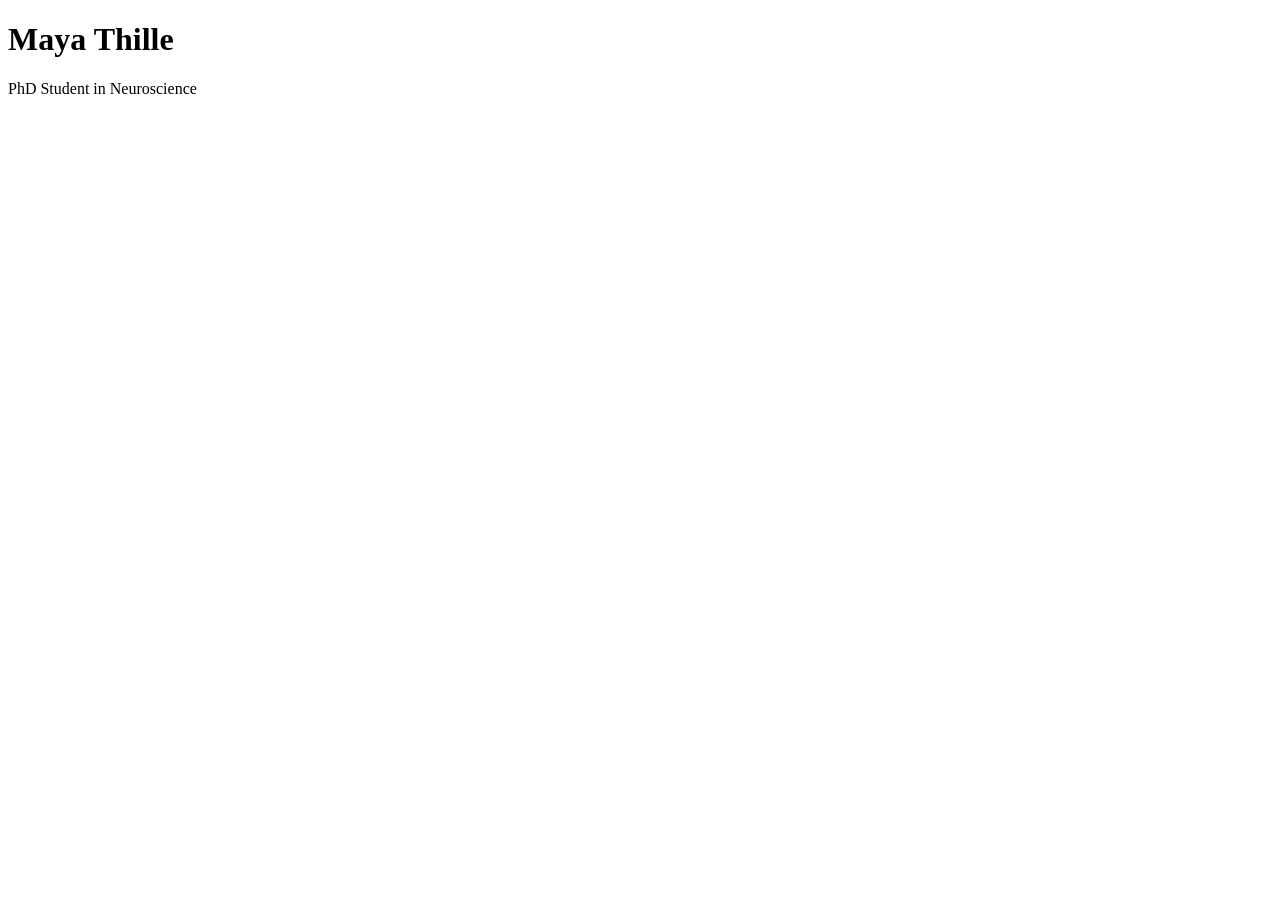
==== index.html @ 3a4c41cc "Add initial HTML structure for Maya Thille" ====
<!DOCTYPE html>
<html lang="en">
<head>
    <meta charset="UTF-8">
    <meta name="viewport" content="width=device-width, initial-scale=1.0">
    <title>Maya Thille</title>
    <link rel="stylesheet" href="style.css">
</head>

<body>

<h1>Maya Thille</h1>

<p>PhD Student in Neuroscience</p>

</body>
</html>
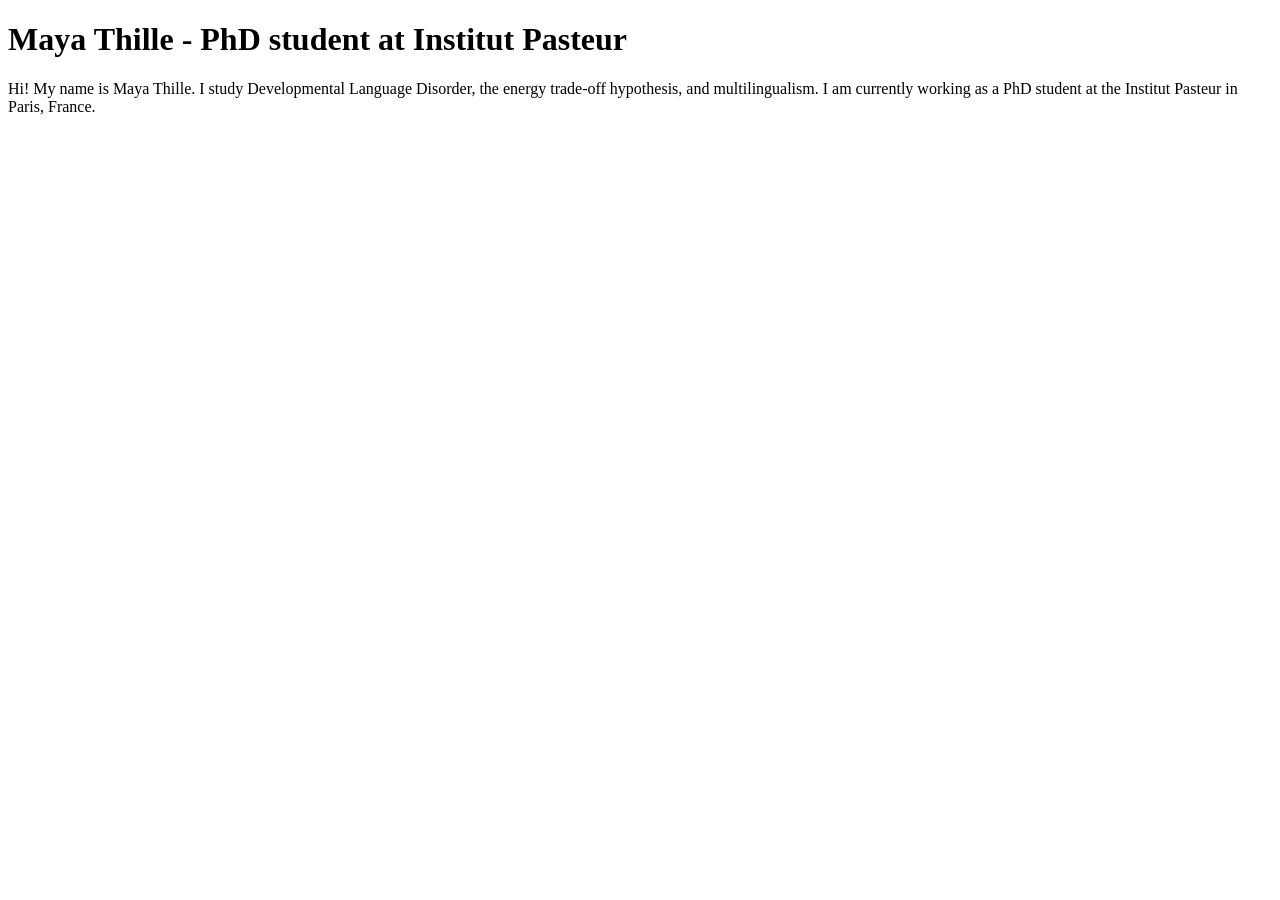
==== commit 61496573: "Enhance personal information in index.html Updated the header and paragraph to provide more informat" ====
--- a/index.html
+++ b/index.html
@@ -9,9 +9,9 @@
 
 <body>
 
-<h1>Maya Thille</h1>
+<h1>Maya Thille - PhD student at Institut Pasteur</h1>
 
-<p>PhD Student in Neuroscience</p>
+<p>Hi! My name is Maya Thille. I study Developmental Language Disorder, the energy trade-off hypothesis, and multilingualism. I am currently working as a PhD student at the Institut Pasteur in Paris, France.</p>
 
 </body>
 </html>
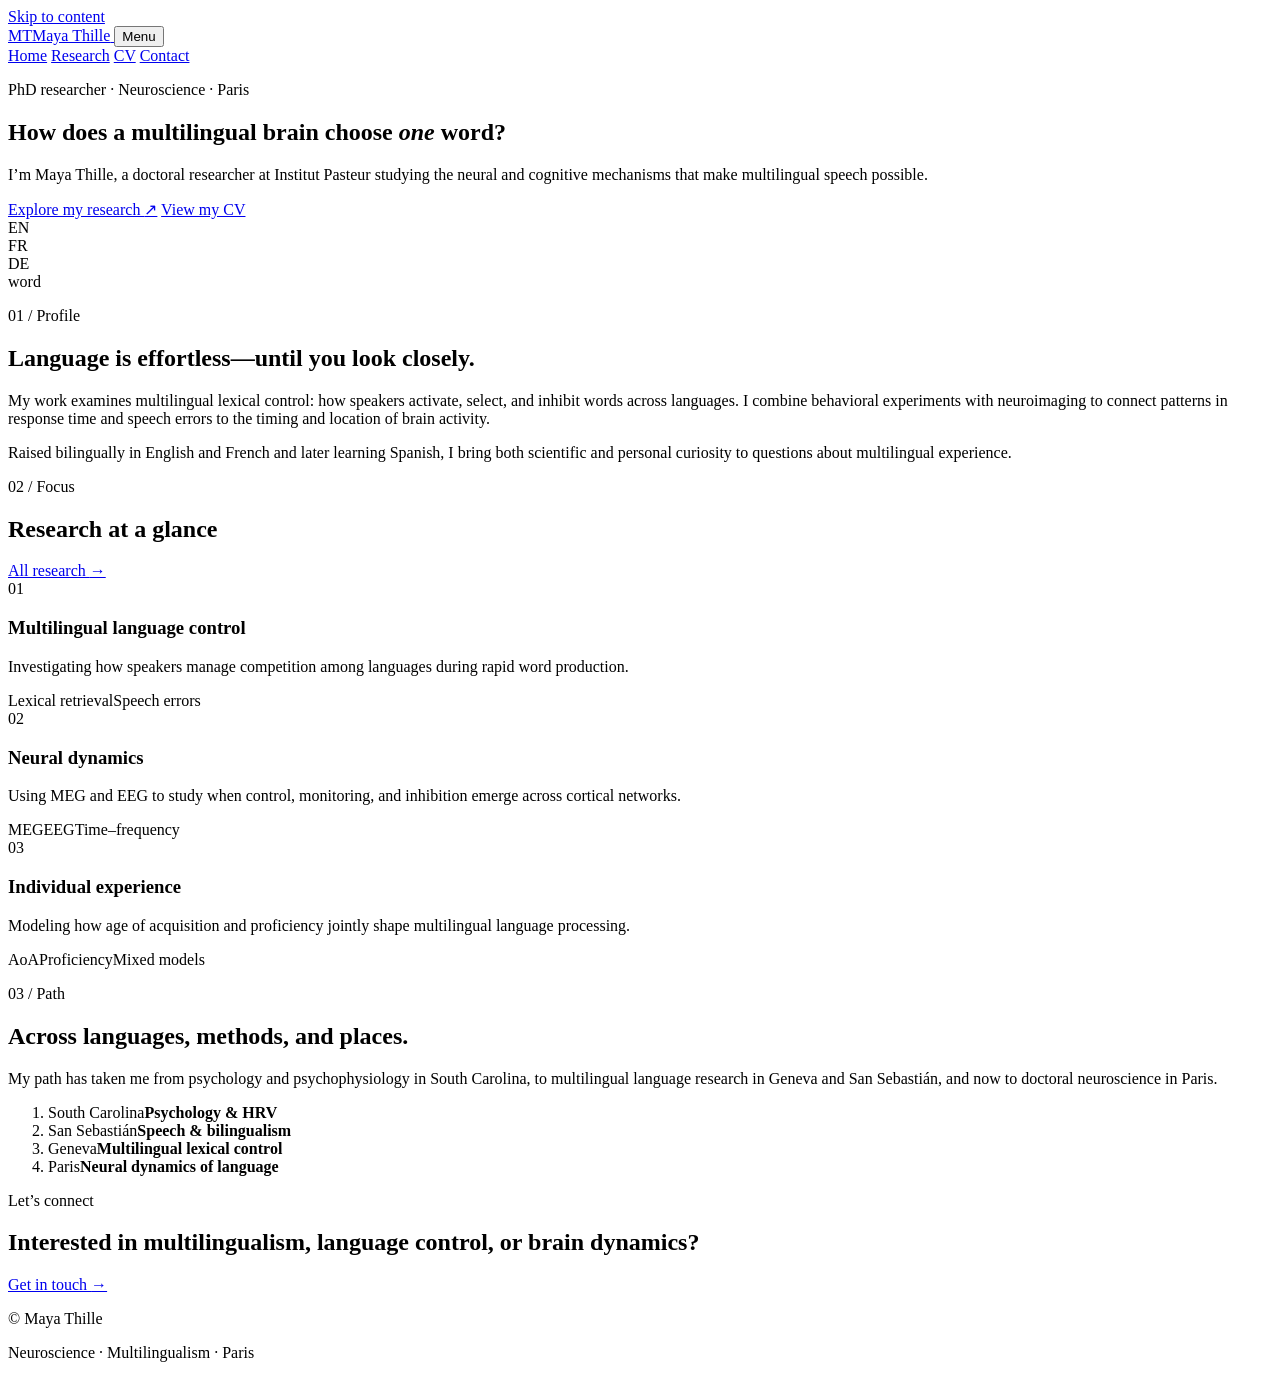
==== commit ec7914dd: "Add files via upload" ====
--- a/index.html
+++ b/index.html
@@ -1,17 +1,116 @@
-<!DOCTYPE html>
+<!doctype html>
 <html lang="en">
 <head>
-    <meta charset="UTF-8">
-    <meta name="viewport" content="width=device-width, initial-scale=1.0">
-    <title>Maya Thille</title>
-    <link rel="stylesheet" href="style.css">
+  <meta charset="utf-8">
+  <meta name="viewport" content="width=device-width, initial-scale=1">
+  <meta name="description" content="Maya Thille — PhD researcher in neuroscience studying multilingual language control and lexical retrieval.">
+  <title>Maya Thille | Neuroscience & Multilingualism</title>
+  <link rel="icon" href="assets/favicon.svg" type="image/svg+xml">
+  <link rel="preconnect" href="https://fonts.googleapis.com">
+  <link rel="preconnect" href="https://fonts.gstatic.com" crossorigin>
+  <link href="https://fonts.googleapis.com/css2?family=DM+Sans:wght@400;500;600;700&family=Newsreader:opsz,wght@6..72,500;6..72,600&display=swap" rel="stylesheet">
+  <link rel="stylesheet" href="assets/styles.css">
+  <script src="assets/script.js" defer></script>
 </head>
+<body data-page="home">
+  <a class="skip-link" href="#main">Skip to content</a>
+  <header class="site-header">
+    <a class="brand" href="index.html" aria-label="Maya Thille, home">
+      <span class="brand-mark">MT</span><span>Maya Thille</span>
+    </a>
+    <button class="menu-toggle" aria-expanded="false" aria-controls="site-nav"><span></span><span></span><span></span><span class="sr-only">Menu</span></button>
+    <nav id="site-nav" class="site-nav" aria-label="Primary navigation">
+      <a class="active" href="index.html">Home</a>
+      <a href="research.html">Research</a>
+      <a href="cv.html">CV</a>
+      <a href="contact.html">Contact</a>
+    </nav>
+  </header>
 
-<body>
+  <main id="main">
+    <section class="hero shell">
+      <div class="hero-copy reveal">
+        <p class="eyebrow">PhD researcher · Neuroscience · Paris</p>
+        <h1>How does a multilingual brain choose <em>one</em> word?</h1>
+        <p class="hero-lede">I’m Maya Thille, a doctoral researcher at Institut Pasteur studying the neural and cognitive mechanisms that make multilingual speech possible.</p>
+        <div class="button-row">
+          <a class="button button-primary" href="research.html">Explore my research <span aria-hidden="true">↗</span></a>
+          <a class="button button-secondary" href="cv.html">View my CV</a>
+        </div>
+      </div>
+      <div class="hero-visual reveal" aria-label="Abstract visualization of multilingual lexical selection">
+        <div class="orbit orbit-one"><span>EN</span></div>
+        <div class="orbit orbit-two"><span>FR</span></div>
+        <div class="orbit orbit-three"><span>DE</span></div>
+        <div class="brain-core"><span>word</span></div>
+        <span class="dot dot-a"></span><span class="dot dot-b"></span><span class="dot dot-c"></span>
+      </div>
+    </section>
 
-<h1>Maya Thille - PhD student at Institut Pasteur</h1>
+    <section class="intro-section section shell reveal">
+      <div>
+        <p class="section-number">01 / Profile</p>
+        <h2>Language is effortless—until you look closely.</h2>
+      </div>
+      <div class="prose-large">
+        <p>My work examines multilingual lexical control: how speakers activate, select, and inhibit words across languages. I combine behavioral experiments with neuroimaging to connect patterns in response time and speech errors to the timing and location of brain activity.</p>
+        <p>Raised bilingually in English and French and later learning Spanish, I bring both scientific and personal curiosity to questions about multilingual experience.</p>
+      </div>
+    </section>
 
-<p>Hi! My name is Maya Thille. I study Developmental Language Disorder, the energy trade-off hypothesis, and multilingualism. I am currently working as a PhD student at the Institut Pasteur in Paris, France.</p>
+    <section class="section shell">
+      <div class="section-heading reveal">
+        <div><p class="section-number">02 / Focus</p><h2>Research at a glance</h2></div>
+        <a class="text-link" href="research.html">All research <span aria-hidden="true">→</span></a>
+      </div>
+      <div class="card-grid">
+        <article class="feature-card reveal">
+          <span class="card-index">01</span>
+          <h3>Multilingual language control</h3>
+          <p>Investigating how speakers manage competition among languages during rapid word production.</p>
+          <div class="tag-row"><span>Lexical retrieval</span><span>Speech errors</span></div>
+        </article>
+        <article class="feature-card reveal">
+          <span class="card-index">02</span>
+          <h3>Neural dynamics</h3>
+          <p>Using MEG and EEG to study when control, monitoring, and inhibition emerge across cortical networks.</p>
+          <div class="tag-row"><span>MEG</span><span>EEG</span><span>Time–frequency</span></div>
+        </article>
+        <article class="feature-card reveal">
+          <span class="card-index">03</span>
+          <h3>Individual experience</h3>
+          <p>Modeling how age of acquisition and proficiency jointly shape multilingual language processing.</p>
+          <div class="tag-row"><span>AoA</span><span>Proficiency</span><span>Mixed models</span></div>
+        </article>
+      </div>
+    </section>
 
+    <section class="section shell path-section reveal">
+      <div class="path-copy">
+        <p class="section-number">03 / Path</p>
+        <h2>Across languages, methods, and places.</h2>
+        <p>My path has taken me from psychology and psychophysiology in South Carolina, to multilingual language research in Geneva and San Sebastián, and now to doctoral neuroscience in Paris.</p>
+      </div>
+      <ol class="path-list">
+        <li><span>South Carolina</span><strong>Psychology & HRV</strong></li>
+        <li><span>San Sebastián</span><strong>Speech & bilingualism</strong></li>
+        <li><span>Geneva</span><strong>Multilingual lexical control</strong></li>
+        <li><span>Paris</span><strong>Neural dynamics of language</strong></li>
+      </ol>
+    </section>
+
+    <section class="cta-section">
+      <div class="shell cta-inner reveal">
+        <p class="eyebrow">Let’s connect</p>
+        <h2>Interested in multilingualism, language control, or brain dynamics?</h2>
+        <a class="button button-light" href="contact.html">Get in touch <span aria-hidden="true">→</span></a>
+      </div>
+    </section>
+  </main>
+
+  <footer class="site-footer shell">
+    <p>© <span data-year></span> Maya Thille</p>
+    <p>Neuroscience · Multilingualism · Paris</p>
+  </footer>
 </body>
 </html>
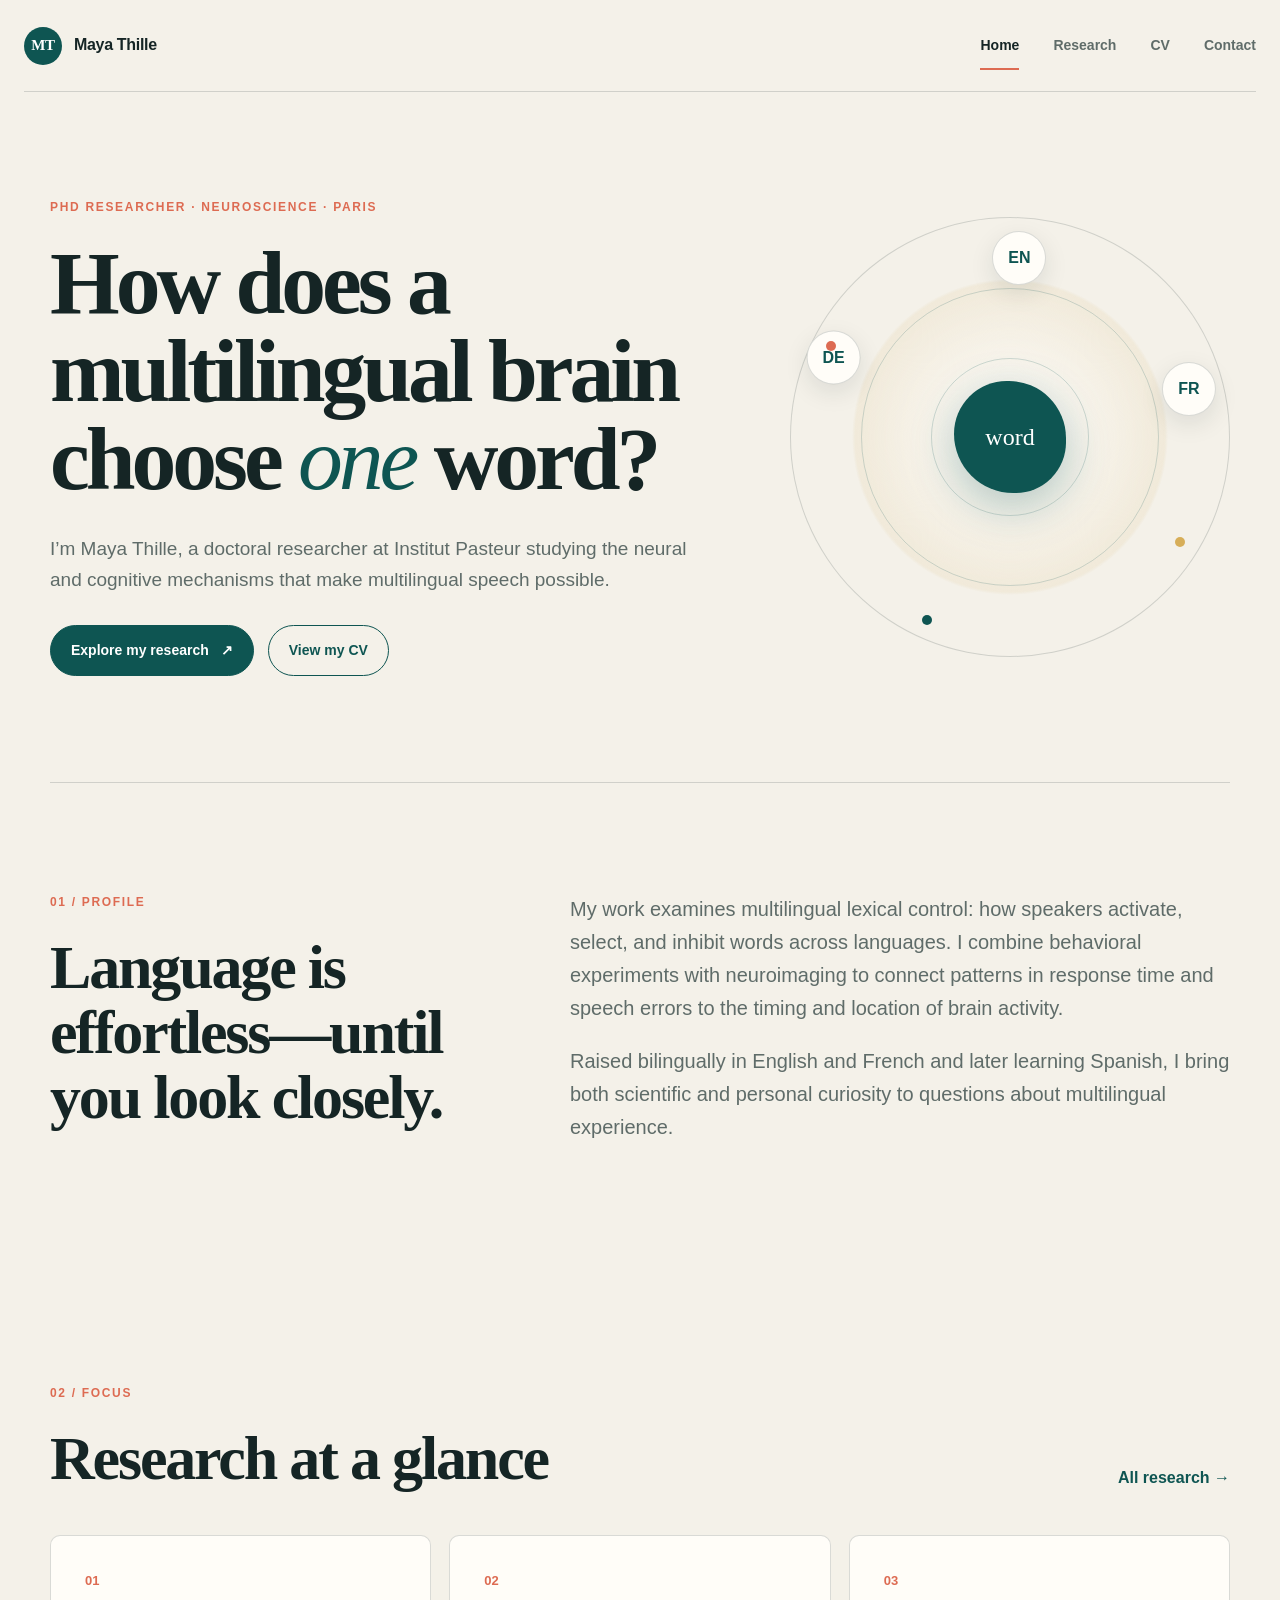
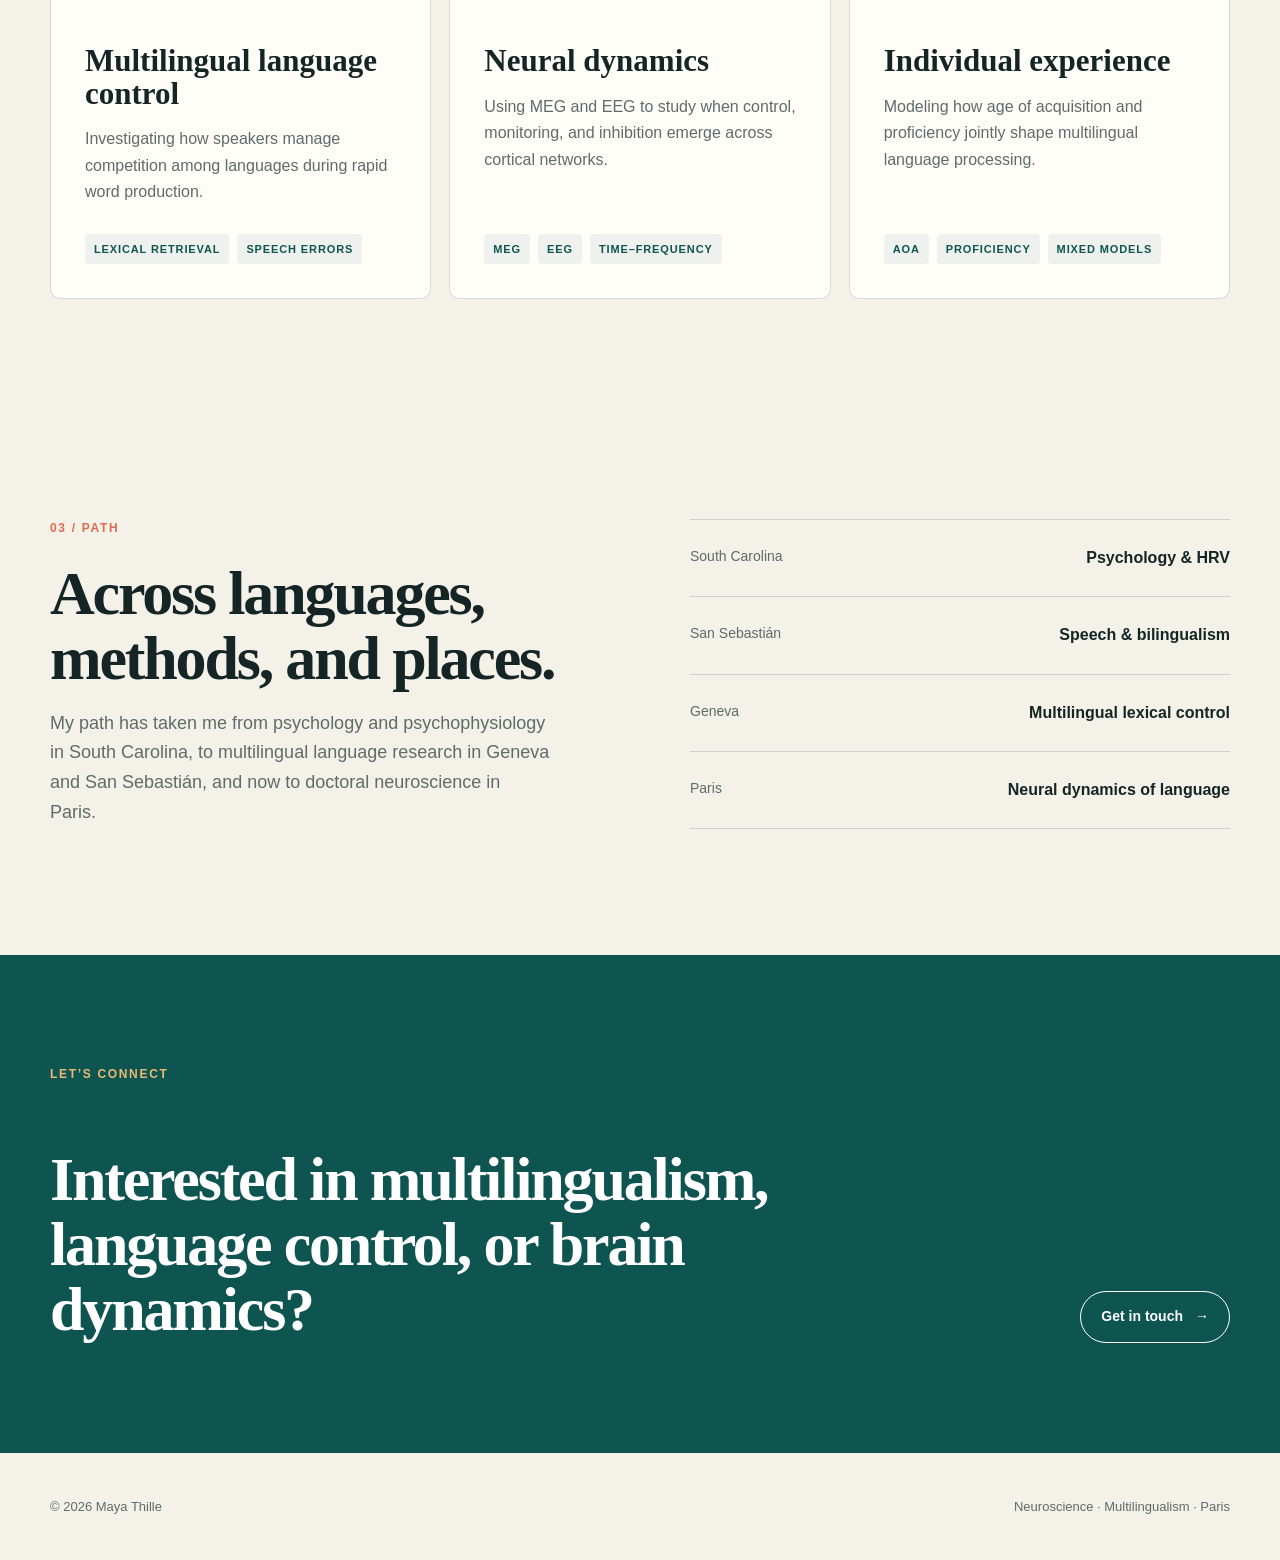
==== commit 4738f551: "Update favicon and resource paths in index.html" ====
--- a/index.html
+++ b/index.html
@@ -5,12 +5,12 @@
   <meta name="viewport" content="width=device-width, initial-scale=1">
   <meta name="description" content="Maya Thille — PhD researcher in neuroscience studying multilingual language control and lexical retrieval.">
   <title>Maya Thille | Neuroscience & Multilingualism</title>
-  <link rel="icon" href="assets/favicon.svg" type="image/svg+xml">
+  <link rel="icon" href="favicon.svg" type="image/svg+xml">
   <link rel="preconnect" href="https://fonts.googleapis.com">
   <link rel="preconnect" href="https://fonts.gstatic.com" crossorigin>
   <link href="https://fonts.googleapis.com/css2?family=DM+Sans:wght@400;500;600;700&family=Newsreader:opsz,wght@6..72,500;6..72,600&display=swap" rel="stylesheet">
-  <link rel="stylesheet" href="assets/styles.css">
-  <script src="assets/script.js" defer></script>
+  <link rel="stylesheet" href="styles.css">
+  <script src="script.js" defer></script>
 </head>
 <body data-page="home">
   <a class="skip-link" href="#main">Skip to content</a>
--- a/styles.css
+++ b/styles.css
@@ -0,0 +1,14 @@
+:root{--ink:#152525;--muted:#5f6c69;--paper:#f4f1e9;--white:#fffdf8;--teal:#0e5552;--teal-dark:#083b3a;--coral:#dd6b52;--gold:#d7ae58;--line:rgba(21,37,37,.16);--serif:"Newsreader",Georgia,serif;--sans:"DM Sans",Arial,sans-serif;--shadow:0 24px 80px rgba(15,57,55,.14)}
+*{box-sizing:border-box}html{scroll-behavior:smooth}body{margin:0;background:var(--paper);color:var(--ink);font-family:var(--sans);font-size:16px;line-height:1.65}a{color:inherit}img{max-width:100%}.shell{width:min(1180px,calc(100% - 48px));margin-inline:auto}.sr-only{position:absolute;width:1px;height:1px;padding:0;margin:-1px;overflow:hidden;clip:rect(0,0,0,0);white-space:nowrap;border:0}.skip-link{position:fixed;top:12px;left:12px;z-index:1000;transform:translateY(-150%);background:var(--ink);color:white;padding:10px 16px;border-radius:4px}.skip-link:focus{transform:none}
+.site-header{height:92px;display:flex;align-items:center;justify-content:space-between;width:min(1320px,calc(100% - 48px));margin:auto;border-bottom:1px solid var(--line)}.brand{display:flex;align-items:center;gap:12px;text-decoration:none;font-weight:700;letter-spacing:-.02em}.brand-mark{display:grid;place-items:center;width:38px;height:38px;border-radius:50%;background:var(--teal);color:white;font-family:var(--serif);font-size:15px}.site-nav{display:flex;align-items:center;gap:34px}.site-nav a{text-decoration:none;color:var(--muted);font-size:14px;font-weight:600;position:relative}.site-nav a:hover,.site-nav a.active{color:var(--ink)}.site-nav a.active:after{content:"";position:absolute;left:0;right:0;bottom:-13px;height:2px;background:var(--coral)}.menu-toggle{display:none;border:0;background:none;padding:8px}.menu-toggle>span:not(.sr-only){display:block;width:24px;height:2px;background:var(--ink);margin:5px 0}
+.hero{min-height:690px;display:grid;grid-template-columns:1.2fr .8fr;gap:80px;align-items:center;padding-block:80px}.eyebrow,.section-number{text-transform:uppercase;letter-spacing:.14em;font-size:12px;font-weight:700;color:var(--coral);margin:0 0 22px}.hero h1,.page-hero h1,.contact-copy h1{font:600 clamp(54px,7vw,94px)/.98 var(--serif);letter-spacing:-.045em;margin:0;max-width:820px}.hero h1 em{color:var(--teal);font-weight:500}.hero-lede{font-size:19px;max-width:680px;color:var(--muted);margin:30px 0}.button-row{display:flex;gap:14px;flex-wrap:wrap}.button{display:inline-flex;align-items:center;justify-content:center;gap:12px;text-decoration:none;border:1px solid var(--teal);padding:13px 20px;border-radius:999px;font-weight:700;font-family:inherit;font-size:14px;cursor:pointer}.button-primary{background:var(--teal);color:white}.button-primary:hover{background:var(--teal-dark)}.button-secondary{background:transparent;color:var(--teal)}.button-secondary:hover{background:rgba(14,85,82,.07)}.button-light{border-color:white;color:white}.button-light:hover{background:white;color:var(--teal)}
+.hero-visual{position:relative;aspect-ratio:1;border-radius:50%;border:1px solid var(--line);display:grid;place-items:center;background:radial-gradient(circle,rgba(255,255,255,.9),rgba(215,174,88,.1) 50%,transparent 51%)}.hero-visual:before,.hero-visual:after{content:"";position:absolute;border-radius:50%;border:1px solid rgba(14,85,82,.18)}.hero-visual:before{inset:16%}.hero-visual:after{inset:32%}.brain-core{width:112px;height:112px;border-radius:48% 52% 46% 54%;display:grid;place-items:center;background:var(--teal);color:white;z-index:2;box-shadow:0 14px 45px rgba(14,85,82,.3);animation:breathe 5s ease-in-out infinite}.brain-core span{font:500 24px var(--serif)}.orbit{position:absolute;inset:0;animation:spin 20s linear infinite}.orbit span{position:absolute;display:grid;place-items:center;width:54px;height:54px;border-radius:50%;background:var(--white);border:1px solid var(--line);font-weight:700;color:var(--teal);box-shadow:0 8px 25px rgba(21,37,37,.1)}.orbit-one span{top:3%;left:46%}.orbit-two{animation-duration:16s;animation-direction:reverse;transform:rotate(120deg)}.orbit-two span{top:14%;left:14%;transform:rotate(-120deg)}.orbit-three{animation-duration:24s;transform:rotate(240deg)}.orbit-three span{top:18%;right:8%;transform:rotate(-240deg)}.dot{position:absolute;width:10px;height:10px;border-radius:50%;background:var(--coral)}.dot-a{top:28%;left:8%}.dot-b{right:10%;bottom:25%;background:var(--gold)}.dot-c{left:30%;bottom:7%;background:var(--teal)}@keyframes spin{to{transform:rotate(360deg)}}@keyframes breathe{50%{transform:scale(1.05);border-radius:52% 48% 55% 45%}}
+.section{padding-block:110px}.intro-section{display:grid;grid-template-columns:.8fr 1.2fr;gap:80px;border-top:1px solid var(--line)}h2{font:600 clamp(38px,5vw,62px)/1.05 var(--serif);letter-spacing:-.035em;margin:0}.prose-large{font-size:20px;color:var(--muted)}.prose-large p:first-child{margin-top:0}.section-heading{display:flex;justify-content:space-between;align-items:end;margin-bottom:44px}.text-link{text-decoration:none;font-weight:700;color:var(--teal)}.card-grid{display:grid;grid-template-columns:repeat(3,1fr);gap:18px}.feature-card{background:var(--white);border:1px solid var(--line);border-radius:10px;padding:34px;min-height:330px;display:flex;flex-direction:column;transition:transform .25s,box-shadow .25s}.feature-card:hover{transform:translateY(-6px);box-shadow:var(--shadow)}.card-index{color:var(--coral);font-weight:700;font-size:13px}.feature-card h3{font:600 31px/1.05 var(--serif);margin:54px 0 16px}.feature-card p{color:var(--muted);margin:0 0 28px}.tag-row{display:flex;gap:8px;flex-wrap:wrap;margin-top:auto}.tag-row span{font-size:11px;text-transform:uppercase;letter-spacing:.08em;padding:6px 9px;border-radius:4px;background:rgba(14,85,82,.07);color:var(--teal);font-weight:700}.path-section{display:grid;grid-template-columns:1fr 1fr;gap:100px;align-items:start}.path-copy>p:last-child{font-size:18px;color:var(--muted);max-width:500px}.path-list{list-style:none;margin:0;padding:0;border-top:1px solid var(--line)}.path-list li{display:flex;justify-content:space-between;gap:30px;padding:25px 0;border-bottom:1px solid var(--line)}.path-list span{color:var(--muted);font-size:14px}.path-list strong{text-align:right}.cta-section{background:var(--teal);color:white}.cta-inner{padding-block:110px;display:grid;grid-template-columns:1fr auto;gap:40px;align-items:end}.cta-inner .eyebrow{grid-column:1/-1;color:#e9ba73}.cta-inner h2{max-width:800px}.site-footer{display:flex;justify-content:space-between;padding-block:30px;font-size:13px;color:var(--muted)}
+.page-hero{padding-block:110px 90px}.page-hero h1{max-width:1000px}.page-hero>p:last-child{font-size:20px;color:var(--muted);max-width:700px;margin:32px 0 0}.research-question{border-top:1px solid var(--line);border-bottom:1px solid var(--line)}.research-question blockquote{font:500 clamp(34px,4.5vw,60px)/1.1 var(--serif);letter-spacing:-.03em;margin:0;max-width:1000px}.research-project{display:grid;grid-template-columns:260px 1fr;gap:80px;padding:70px 0;border-bottom:1px solid var(--line)}.project-meta{display:flex;flex-direction:column;gap:8px;text-transform:uppercase;letter-spacing:.1em;font-size:11px;font-weight:700;color:var(--coral)}.project-meta span:last-child{color:var(--muted)}.project-content h2{font-size:48px}.project-content>p{font-size:18px;color:var(--muted);max-width:760px}.clean-list{padding:0;list-style:none;margin:28px 0}.clean-list li{padding:10px 0 10px 26px;position:relative}.clean-list li:before{content:"↗";position:absolute;left:0;color:var(--coral)}.finding-grid{display:grid;grid-template-columns:repeat(3,1fr);margin-top:36px;border:1px solid var(--line);border-radius:8px;overflow:hidden}.finding-grid div{padding:22px;border-right:1px solid var(--line)}.finding-grid div:last-child{border:0}.finding-grid strong{display:block;font:600 38px var(--serif);color:var(--teal)}.finding-grid span{font-size:13px;color:var(--muted)}.methods-section{background:var(--teal-dark);color:white}.methods-grid{display:grid;grid-template-columns:repeat(3,1fr);gap:1px;background:rgba(255,255,255,.2);border:1px solid rgba(255,255,255,.2)}.method{background:var(--teal-dark);padding:36px}.method>span{color:#e9ba73;font-size:12px;font-weight:700}.method h3{font:500 28px var(--serif);margin:50px 0 12px}.method p{color:rgba(255,255,255,.7);margin:0}.future-section{display:grid;grid-template-columns:1fr 1fr;gap:80px}.future-section>p{font-size:19px;color:var(--muted);margin-top:40px}
+.cv-header{display:flex;align-items:end;justify-content:space-between;gap:40px}.cv-header h1{font-size:70px}.print-button{white-space:nowrap}.cv-layout{display:grid;grid-template-columns:260px 1fr;gap:80px;padding-bottom:100px}.cv-sidebar{border-top:1px solid var(--ink)}.cv-sidebar section{padding:26px 0;border-bottom:1px solid var(--line)}.cv-sidebar h2{font:700 12px var(--sans);text-transform:uppercase;letter-spacing:.12em;margin-bottom:14px}.cv-sidebar ul{list-style:none;padding:0;margin:0;color:var(--muted);font-size:14px}.cv-sidebar li{padding:2px 0}.cv-section{padding:0 0 64px}.cv-section>h2{font-size:38px;padding-bottom:20px;border-bottom:2px solid var(--ink)}.cv-item{display:grid;grid-template-columns:130px 1fr;gap:30px;padding:28px 0;border-bottom:1px solid var(--line)}.cv-date{font-size:13px;color:var(--coral);font-weight:700}.cv-item h3{font:600 25px var(--serif);margin:0}.cv-place{font-weight:700;color:var(--teal);margin:3px 0 10px}.cv-item p:not(.cv-place),.cv-item ul{color:var(--muted);margin-bottom:0}.skills-lines p{padding:15px 0;margin:0;border-bottom:1px solid var(--line);color:var(--muted)}.skills-lines strong{color:var(--ink)}
+.contact-hero{min-height:650px;display:grid;grid-template-columns:1.2fr .8fr;gap:100px;align-items:center;padding-block:90px}.contact-copy h1{font-size:76px}.contact-copy>p:last-child{font-size:19px;color:var(--muted);max-width:620px}.contact-card{background:var(--teal);color:white;padding:44px;border-radius:10px;box-shadow:var(--shadow)}.contact-label{text-transform:uppercase;letter-spacing:.12em;font-size:11px;color:#e9ba73;font-weight:700}.contact-email{font:500 clamp(19px,2vw,28px) var(--serif);text-decoration-thickness:1px;text-underline-offset:6px;overflow-wrap:anywhere}.placeholder-note{font-size:12px;color:#ffd3c9;margin-top:14px}.contact-card hr{border:0;border-top:1px solid rgba(255,255,255,.22);margin:34px 0}.contact-card dl{margin:0}.contact-card dl div{display:flex;justify-content:space-between;gap:20px;padding:8px 0}.contact-card dt{color:rgba(255,255,255,.62)}.contact-card dd{margin:0;text-align:right}.link-section{border-top:1px solid var(--line)}.profile-links{border-top:1px solid var(--ink)}.profile-links a{display:grid;grid-template-columns:1fr 1fr auto;align-items:center;text-decoration:none;padding:24px 4px;border-bottom:1px solid var(--line);transition:padding .2s,background .2s}.profile-links a:hover{padding-inline:18px;background:rgba(255,255,255,.45)}.profile-links span{font:500 26px var(--serif)}.profile-links small{color:var(--muted)}.profile-links b{color:var(--coral)}
+.reveal{opacity:0;transform:translateY(18px);transition:opacity .7s ease,transform .7s ease}.reveal.visible{opacity:1;transform:none}
+@media(max-width:850px){.site-header{height:76px}.menu-toggle{display:block;z-index:10}.site-nav{display:none;position:absolute;z-index:9;top:76px;left:0;right:0;background:var(--paper);padding:25px 24px;border-bottom:1px solid var(--line);flex-direction:column;align-items:flex-start;gap:20px}.site-nav.open{display:flex}.site-nav a.active:after{bottom:-5px}.hero,.contact-hero{grid-template-columns:1fr;gap:40px;min-height:0}.hero-visual{width:min(500px,100%);justify-self:center}.intro-section,.path-section,.future-section,.cta-inner{grid-template-columns:1fr;gap:40px}.cta-inner .eyebrow{grid-column:auto}.card-grid,.methods-grid{grid-template-columns:1fr}.feature-card{min-height:280px}.research-project{grid-template-columns:1fr;gap:25px}.project-meta{flex-direction:row}.cv-layout{grid-template-columns:1fr}.cv-sidebar{display:grid;grid-template-columns:repeat(2,1fr);gap:0 28px}.cv-header{align-items:start;flex-direction:column}.contact-copy h1{font-size:64px}}
+@media(max-width:560px){.shell,.site-header{width:min(100% - 28px,1180px)}.hero,.page-hero,.contact-hero{padding-block:64px}.hero h1,.page-hero h1,.contact-copy h1{font-size:48px}.section{padding-block:72px}.intro-section{gap:30px}.card-grid{gap:12px}.section-heading{align-items:start;gap:20px;flex-direction:column}.path-list li{flex-direction:column;gap:3px}.path-list strong{text-align:left}.research-project{padding:50px 0}.project-content h2{font-size:36px}.finding-grid{grid-template-columns:1fr}.finding-grid div{border-right:0;border-bottom:1px solid var(--line)}.cv-sidebar{grid-template-columns:1fr}.cv-item{grid-template-columns:1fr;gap:5px}.profile-links a{grid-template-columns:1fr auto}.profile-links small{display:none}.site-footer{flex-direction:column}.hero-visual{margin-top:20px}.contact-card{padding:30px}}
+@media(prefers-reduced-motion:reduce){html{scroll-behavior:auto}.orbit,.brain-core{animation:none}.reveal{opacity:1;transform:none;transition:none}}
+@media print{.site-header,.site-footer,.print-button{display:none!important}body{background:white;font-size:11pt}.shell{width:100%}.page-hero{padding:0 0 35px}.page-hero h1{font-size:36pt}.cv-layout{grid-template-columns:180px 1fr;gap:35px;padding:0}.cv-section{break-inside:avoid;padding-bottom:28px}.cv-section>h2{font-size:22pt}.cv-item{break-inside:avoid;padding:14px 0}.reveal{opacity:1;transform:none}}
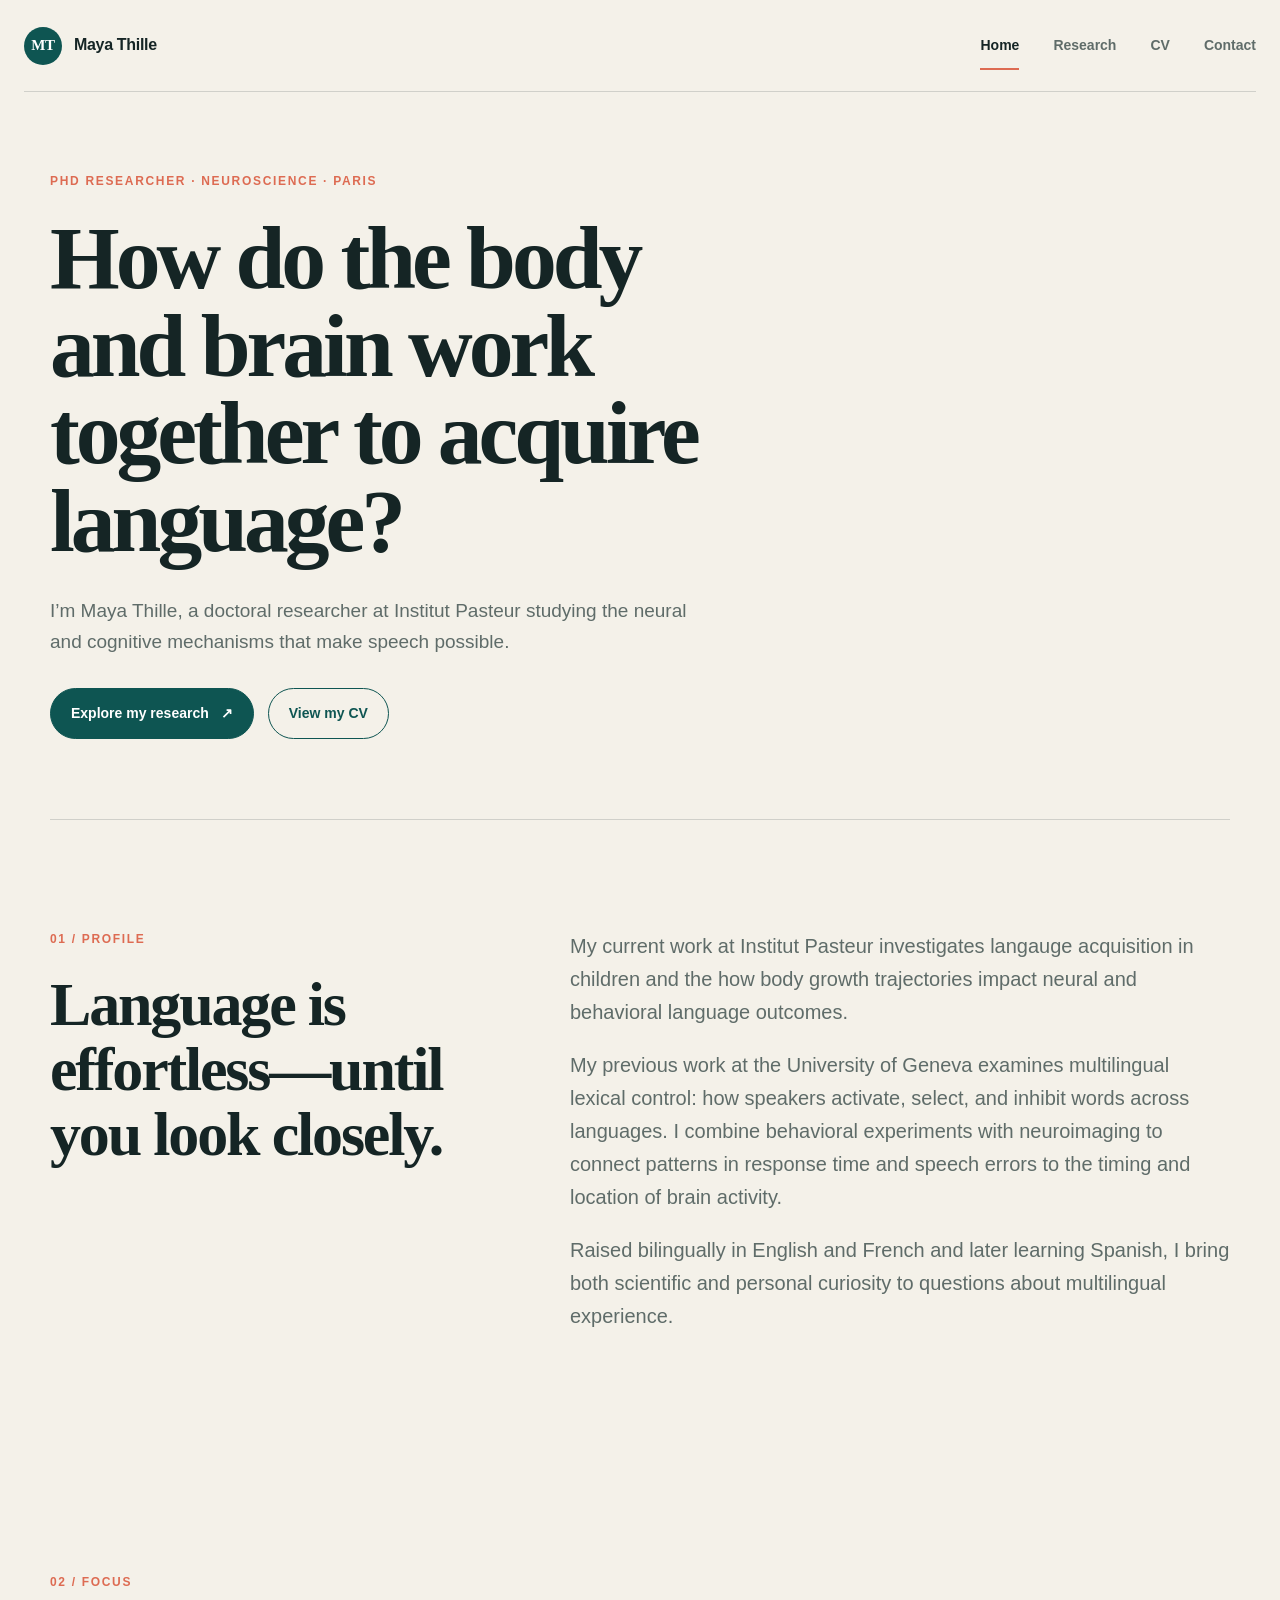
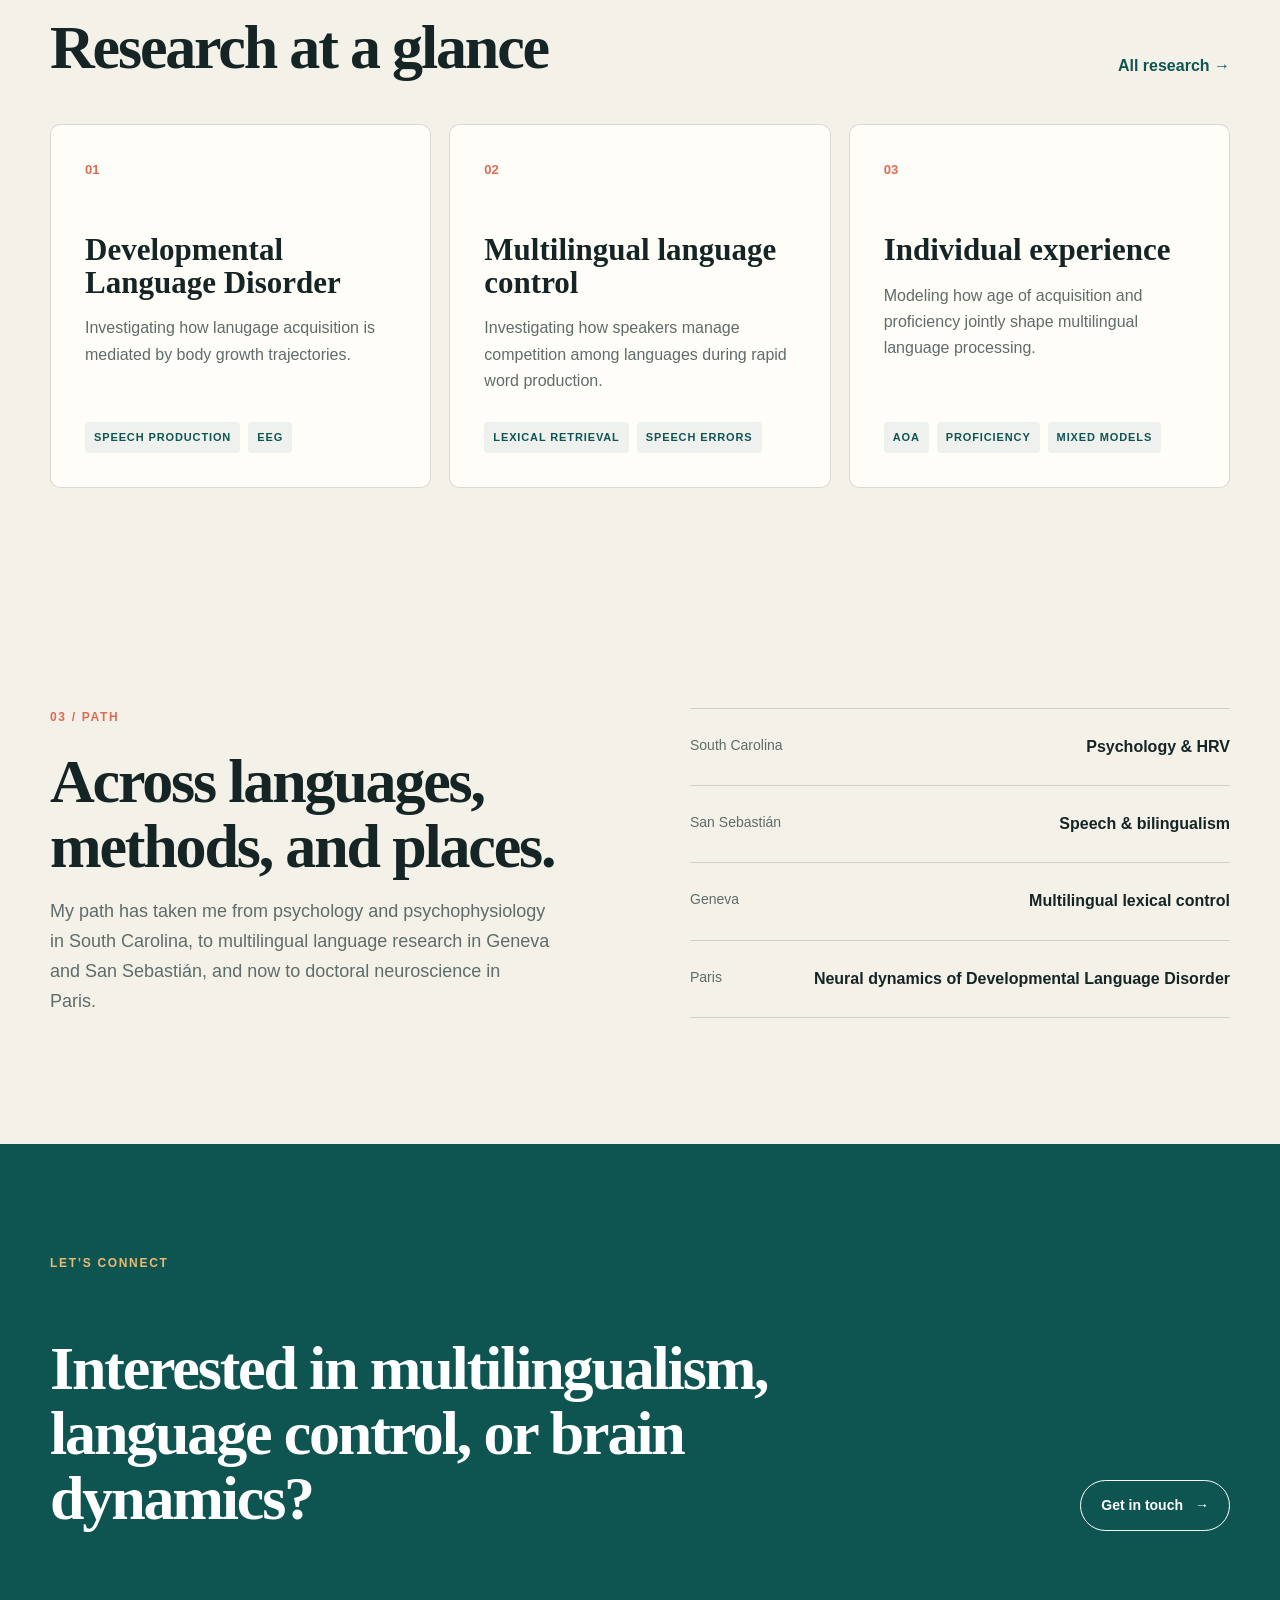
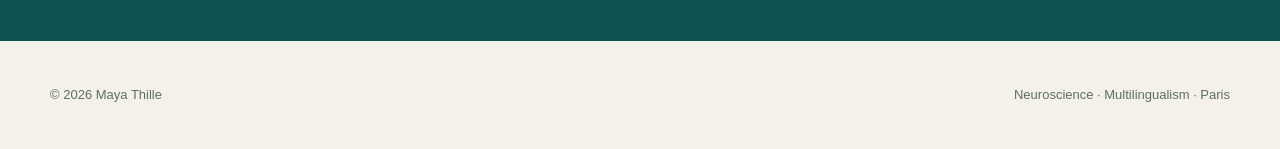
==== commit e336a354: "Revise hero section and research descriptions Updated the content to reflect new research focus on l" ====
--- a/index.html
+++ b/index.html
@@ -31,19 +31,12 @@
     <section class="hero shell">
       <div class="hero-copy reveal">
         <p class="eyebrow">PhD researcher · Neuroscience · Paris</p>
-        <h1>How does a multilingual brain choose <em>one</em> word?</h1>
-        <p class="hero-lede">I’m Maya Thille, a doctoral researcher at Institut Pasteur studying the neural and cognitive mechanisms that make multilingual speech possible.</p>
+        <h1>How do the body and brain work together to acquire language?</h1>
+        <p class="hero-lede">I’m Maya Thille, a doctoral researcher at Institut Pasteur studying the neural and cognitive mechanisms that make speech possible.</p>
         <div class="button-row">
           <a class="button button-primary" href="research.html">Explore my research <span aria-hidden="true">↗</span></a>
           <a class="button button-secondary" href="cv.html">View my CV</a>
         </div>
-      </div>
-      <div class="hero-visual reveal" aria-label="Abstract visualization of multilingual lexical selection">
-        <div class="orbit orbit-one"><span>EN</span></div>
-        <div class="orbit orbit-two"><span>FR</span></div>
-        <div class="orbit orbit-three"><span>DE</span></div>
-        <div class="brain-core"><span>word</span></div>
-        <span class="dot dot-a"></span><span class="dot dot-b"></span><span class="dot dot-c"></span>
       </div>
     </section>
 
@@ -53,7 +46,8 @@
         <h2>Language is effortless—until you look closely.</h2>
       </div>
       <div class="prose-large">
-        <p>My work examines multilingual lexical control: how speakers activate, select, and inhibit words across languages. I combine behavioral experiments with neuroimaging to connect patterns in response time and speech errors to the timing and location of brain activity.</p>
+        <p>My current work at Institut Pasteur investigates langauge acquisition in children and the how body growth trajectories impact neural and behavioral language outcomes.</p>
+        <p>My previous work at the University of Geneva examines multilingual lexical control: how speakers activate, select, and inhibit words across languages. I combine behavioral experiments with neuroimaging to connect patterns in response time and speech errors to the timing and location of brain activity.</p>
         <p>Raised bilingually in English and French and later learning Spanish, I bring both scientific and personal curiosity to questions about multilingual experience.</p>
       </div>
     </section>
@@ -66,15 +60,15 @@
       <div class="card-grid">
         <article class="feature-card reveal">
           <span class="card-index">01</span>
+          <h3>Developmental Language Disorder</h3>
+          <p>Investigating how lanugage acquisition is mediated by body growth trajectories.</p>
+          <div class="tag-row"><span>Speech Production</span><span>EEG</span></div>
+        </article>
+        <article class="feature-card reveal">
+          <span class="card-index">02</span>
           <h3>Multilingual language control</h3>
           <p>Investigating how speakers manage competition among languages during rapid word production.</p>
           <div class="tag-row"><span>Lexical retrieval</span><span>Speech errors</span></div>
-        </article>
-        <article class="feature-card reveal">
-          <span class="card-index">02</span>
-          <h3>Neural dynamics</h3>
-          <p>Using MEG and EEG to study when control, monitoring, and inhibition emerge across cortical networks.</p>
-          <div class="tag-row"><span>MEG</span><span>EEG</span><span>Time–frequency</span></div>
         </article>
         <article class="feature-card reveal">
           <span class="card-index">03</span>
@@ -95,7 +89,7 @@
         <li><span>South Carolina</span><strong>Psychology & HRV</strong></li>
         <li><span>San Sebastián</span><strong>Speech & bilingualism</strong></li>
         <li><span>Geneva</span><strong>Multilingual lexical control</strong></li>
-        <li><span>Paris</span><strong>Neural dynamics of language</strong></li>
+        <li><span>Paris</span><strong>Neural dynamics of Developmental Language Disorder</strong></li>
       </ol>
     </section>
 
